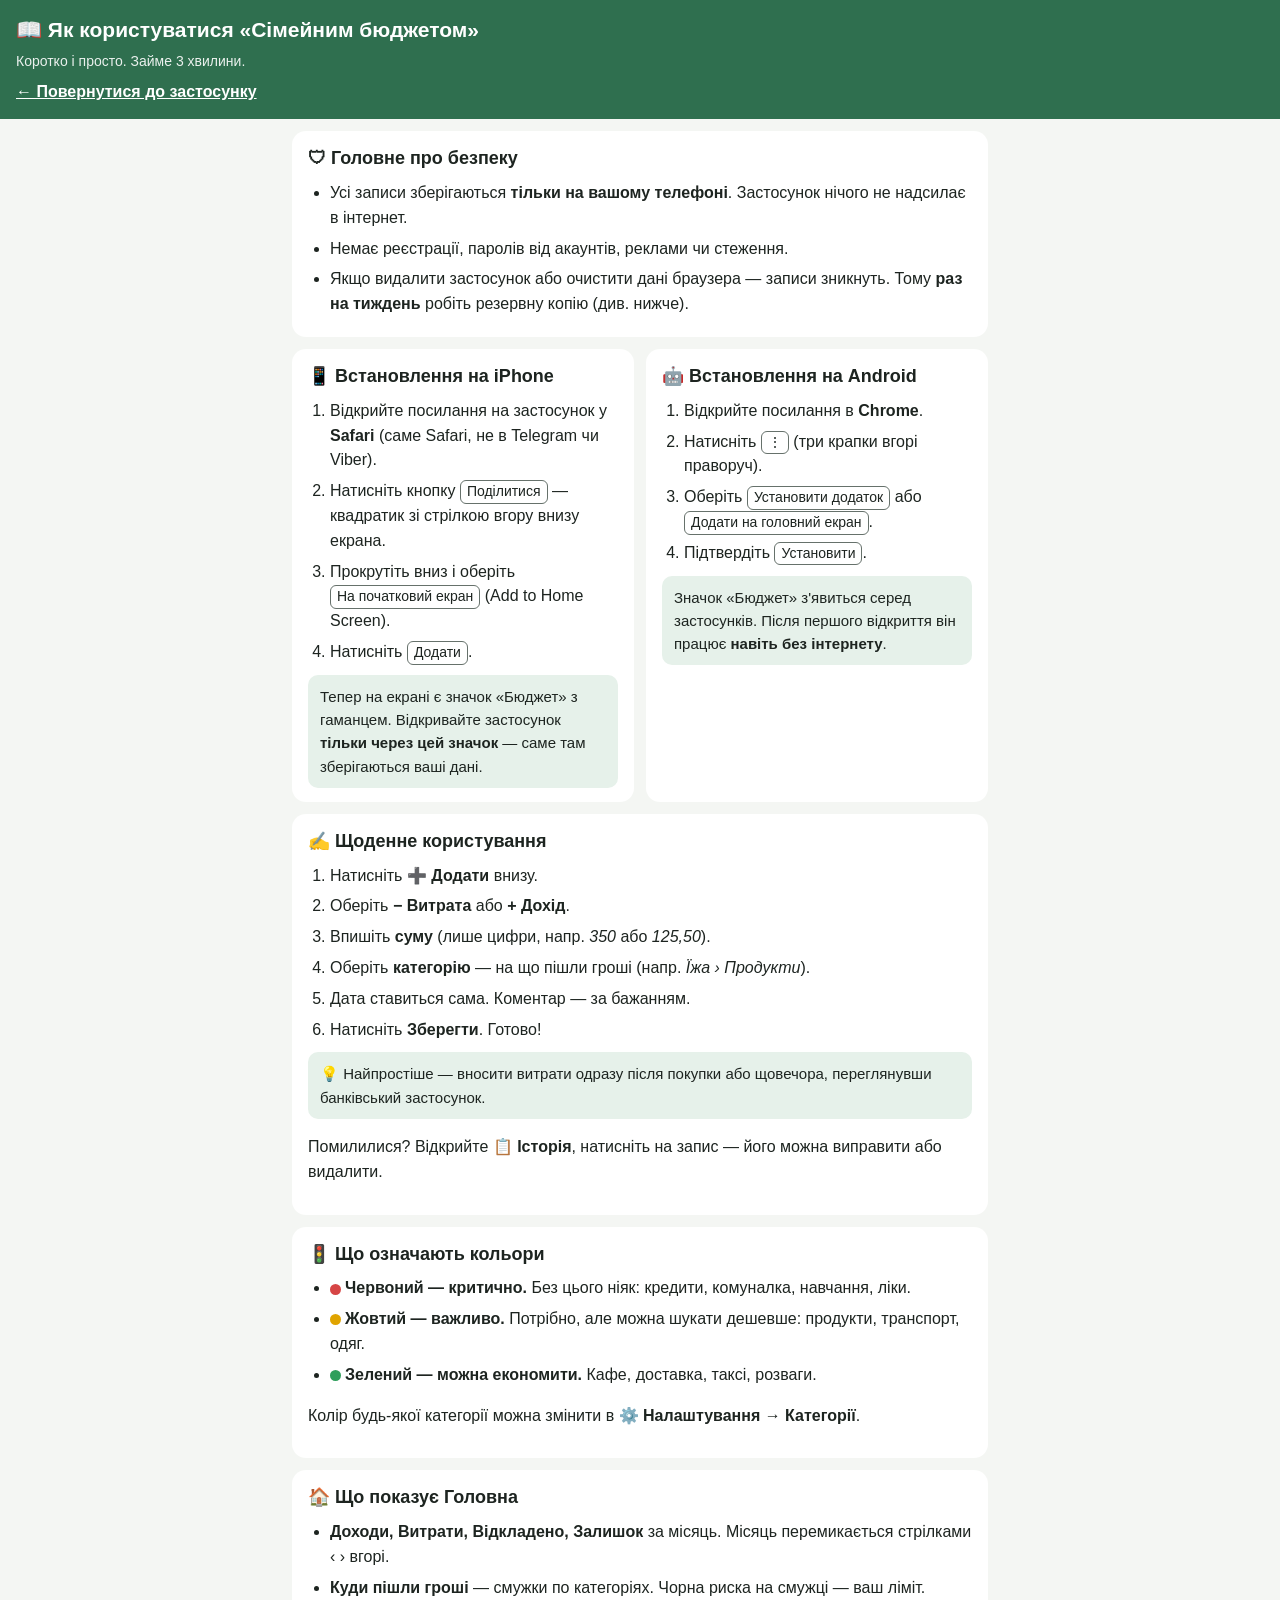
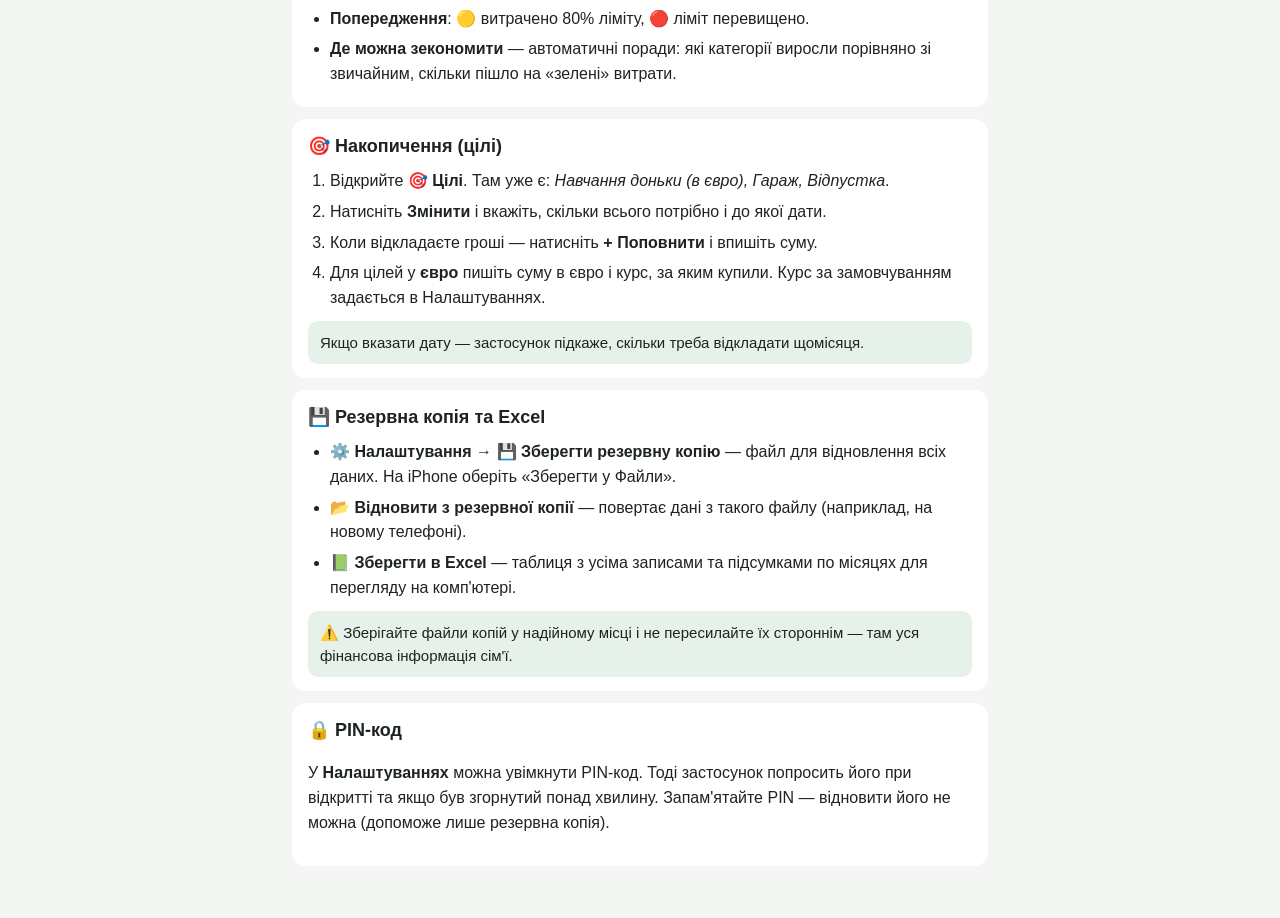
==== guide.html @ 8a8eb965 "Додати застосунок «Сімейний бюджет» Co-Authored-By: Claude Opus 5.5 <noreply@anthropic.com> Claude-S" ====
<!doctype html>
<html lang="uk">
<head>
<meta charset="utf-8">
<meta name="viewport" content="width=device-width, initial-scale=1, viewport-fit=cover">
<meta http-equiv="Content-Security-Policy" content="default-src 'self'; style-src 'self' 'unsafe-inline'; img-src 'self' data:; script-src 'none'; connect-src 'none'">
<meta name="referrer" content="no-referrer">
<meta name="theme-color" content="#2f6f4f">
<title>Інструкція — Сімейний бюджет</title>
<style>
  :root { --bg:#f4f6f3; --panel:#fff; --text:#1d2420; --muted:#66716b; --accent:#2f6f4f; --soft:#e6f1ea; }
  @media (prefers-color-scheme: dark) { :root { --bg:#121614; --panel:#1b211e; --text:#e8ece9; --muted:#9aa59f; --accent:#5fb98a; --soft:#1f3329; } }
  * { box-sizing: border-box; }
  body { margin:0; background:var(--bg); color:var(--text); font:16px/1.55 -apple-system,BlinkMacSystemFont,"Segoe UI",Roboto,Arial,sans-serif; }
  header { background:var(--accent); color:#fff; padding:calc(env(safe-area-inset-top) + 14px) 16px 14px; }
  header h1 { margin:0; font-size:21px; }
  header p { margin:4px 0 0; opacity:.9; font-size:14px; }
  main { max-width:720px; margin:0 auto; padding:12px 12px 40px; }
  section { background:var(--panel); border-radius:14px; padding:14px 16px; margin-bottom:12px; }
  h2 { font-size:18px; margin:0 0 8px; }
  ol, ul { padding-left:22px; margin:6px 0; }
  li { margin-bottom:6px; }
  .tip { background:var(--soft); border-radius:10px; padding:10px 12px; margin-top:10px; font-size:15px; }
  .grid { display:grid; grid-template-columns:1fr; gap:12px; }
  @media (min-width:640px) { .grid { grid-template-columns:1fr 1fr; } }
  .k { display:inline-block; border:1px solid var(--muted); border-radius:6px; padding:0 6px; font-size:14px; white-space:nowrap; }
  .dot { display:inline-block; width:11px; height:11px; border-radius:50%; vertical-align:middle; margin-right:4px; }
  a.back { display:inline-block; margin-top:8px; color:#fff; font-weight:600; }
  @media print { body { background:#fff; } header { color:#000; background:none; padding:0 0 8px; } section { padding:6px 0; } a.back { display:none; } }
</style>
</head>
<body>
<header>
  <h1>📖 Як користуватися «Сімейним бюджетом»</h1>
  <p>Коротко і просто. Займе 3 хвилини.</p>
  <a class="back" href="./">← Повернутися до застосунку</a>
</header>
<main>

<section>
  <h2>🛡 Головне про безпеку</h2>
  <ul>
    <li>Усі записи зберігаються <b>тільки на вашому телефоні</b>. Застосунок нічого не надсилає в інтернет.</li>
    <li>Немає реєстрації, паролів від акаунтів, реклами чи стеження.</li>
    <li>Якщо видалити застосунок або очистити дані браузера — записи зникнуть. Тому <b>раз на тиждень</b> робіть резервну копію (див. нижче).</li>
  </ul>
</section>

<div class="grid">
<section>
  <h2>📱 Встановлення на iPhone</h2>
  <ol>
    <li>Відкрийте посилання на застосунок у <b>Safari</b> (саме Safari, не в Telegram чи Viber).</li>
    <li>Натисніть кнопку <span class="k">Поділитися</span> — квадратик зі стрілкою вгору внизу екрана.</li>
    <li>Прокрутіть вниз і оберіть <span class="k">На початковий екран</span> (Add to Home Screen).</li>
    <li>Натисніть <span class="k">Додати</span>.</li>
  </ol>
  <div class="tip">Тепер на екрані є значок «Бюджет» з гаманцем. Відкривайте застосунок <b>тільки через цей значок</b> — саме там зберігаються ваші дані.</div>
</section>

<section>
  <h2>🤖 Встановлення на Android</h2>
  <ol>
    <li>Відкрийте посилання в <b>Chrome</b>.</li>
    <li>Натисніть <span class="k">⋮</span> (три крапки вгорі праворуч).</li>
    <li>Оберіть <span class="k">Установити додаток</span> або <span class="k">Додати на головний екран</span>.</li>
    <li>Підтвердіть <span class="k">Установити</span>.</li>
  </ol>
  <div class="tip">Значок «Бюджет» з'явиться серед застосунків. Після першого відкриття він працює <b>навіть без інтернету</b>.</div>
</section>
</div>

<section>
  <h2>✍️ Щоденне користування</h2>
  <ol>
    <li>Натисніть <b>➕ Додати</b> внизу.</li>
    <li>Оберіть <b>− Витрата</b> або <b>+ Дохід</b>.</li>
    <li>Впишіть <b>суму</b> (лише цифри, напр. <i>350</i> або <i>125,50</i>).</li>
    <li>Оберіть <b>категорію</b> — на що пішли гроші (напр. <i>Їжа › Продукти</i>).</li>
    <li>Дата ставиться сама. Коментар — за бажанням.</li>
    <li>Натисніть <b>Зберегти</b>. Готово!</li>
  </ol>
  <div class="tip">💡 Найпростіше — вносити витрати одразу після покупки або щовечора, переглянувши банківський застосунок.</div>
  <p>Помилилися? Відкрийте <b>📋 Історія</b>, натисніть на запис — його можна виправити або видалити.</p>
</section>

<section>
  <h2>🚦 Що означають кольори</h2>
  <ul>
    <li><span class="dot" style="background:#d64545"></span><b>Червоний — критично.</b> Без цього ніяк: кредити, комуналка, навчання, ліки.</li>
    <li><span class="dot" style="background:#e0a400"></span><b>Жовтий — важливо.</b> Потрібно, але можна шукати дешевше: продукти, транспорт, одяг.</li>
    <li><span class="dot" style="background:#2e9e5b"></span><b>Зелений — можна економити.</b> Кафе, доставка, таксі, розваги.</li>
  </ul>
  <p>Колір будь-якої категорії можна змінити в <b>⚙️ Налаштування → Категорії</b>.</p>
</section>

<section>
  <h2>🏠 Що показує Головна</h2>
  <ul>
    <li><b>Доходи, Витрати, Відкладено, Залишок</b> за місяць. Місяць перемикається стрілками ‹ › вгорі.</li>
    <li><b>Куди пішли гроші</b> — смужки по категоріях. Чорна риска на смужці — ваш ліміт.</li>
    <li><b>Попередження</b>: 🟡 витрачено 80% ліміту, 🔴 ліміт перевищено.</li>
    <li><b>Де можна зекономити</b> — автоматичні поради: які категорії виросли порівняно зі звичайним, скільки пішло на «зелені» витрати.</li>
  </ul>
</section>

<section>
  <h2>🎯 Накопичення (цілі)</h2>
  <ol>
    <li>Відкрийте <b>🎯 Цілі</b>. Там уже є: <i>Навчання доньки (в євро), Гараж, Відпустка</i>.</li>
    <li>Натисніть <b>Змінити</b> і вкажіть, скільки всього потрібно і до якої дати.</li>
    <li>Коли відкладаєте гроші — натисніть <b>+ Поповнити</b> і впишіть суму.</li>
    <li>Для цілей у <b>євро</b> пишіть суму в євро і курс, за яким купили. Курс за замовчуванням задається в Налаштуваннях.</li>
  </ol>
  <div class="tip">Якщо вказати дату — застосунок підкаже, скільки треба відкладати щомісяця.</div>
</section>

<section>
  <h2>💾 Резервна копія та Excel</h2>
  <ul>
    <li><b>⚙️ Налаштування → 💾 Зберегти резервну копію</b> — файл для відновлення всіх даних. На iPhone оберіть «Зберегти у Файли».</li>
    <li><b>📂 Відновити з резервної копії</b> — повертає дані з такого файлу (наприклад, на новому телефоні).</li>
    <li><b>📗 Зберегти в Excel</b> — таблиця з усіма записами та підсумками по місяцях для перегляду на комп'ютері.</li>
  </ul>
  <div class="tip">⚠️ Зберігайте файли копій у надійному місці і не пересилайте їх стороннім — там уся фінансова інформація сім'ї.</div>
</section>

<section>
  <h2>🔒 PIN-код</h2>
  <p>У <b>Налаштуваннях</b> можна увімкнути PIN-код. Тоді застосунок попросить його при відкритті та якщо був згорнутий понад хвилину. Запам'ятайте PIN — відновити його не можна (допоможе лише резервна копія).</p>
</section>

</main>
</body>
</html>
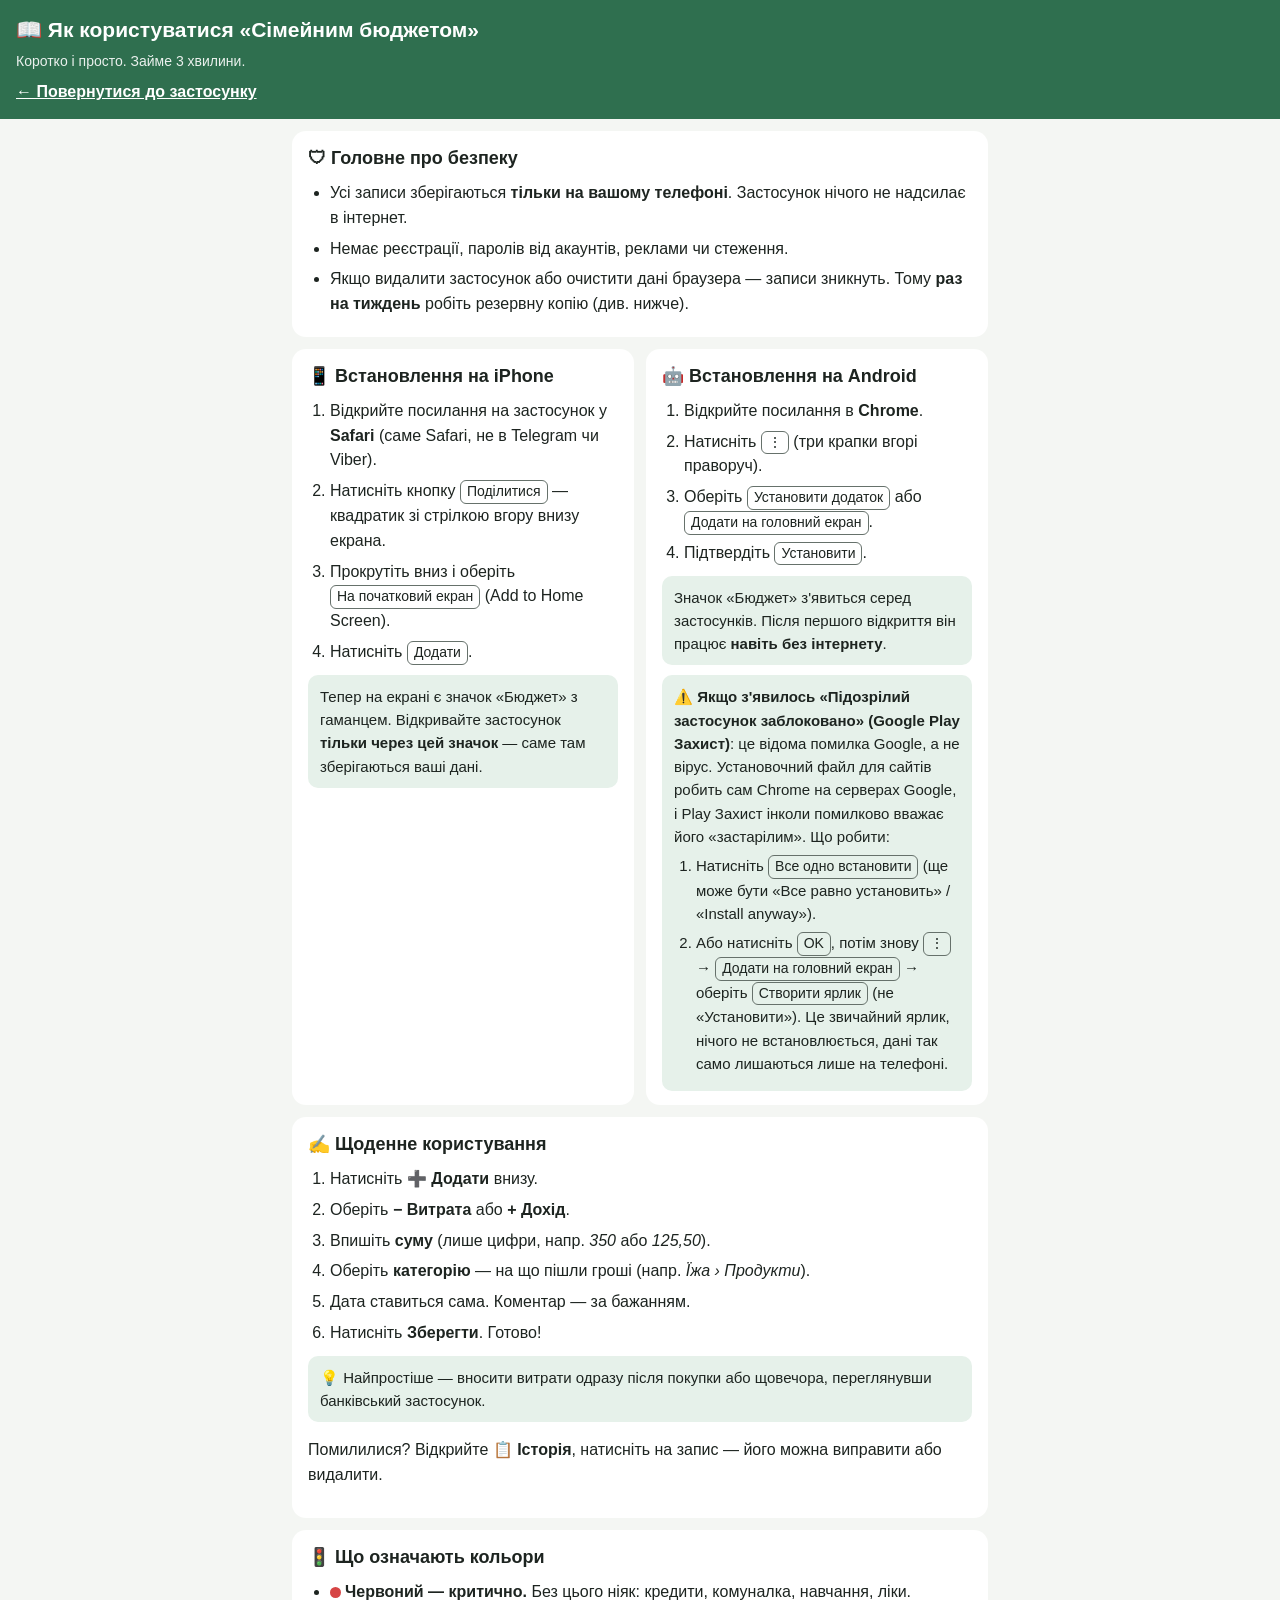
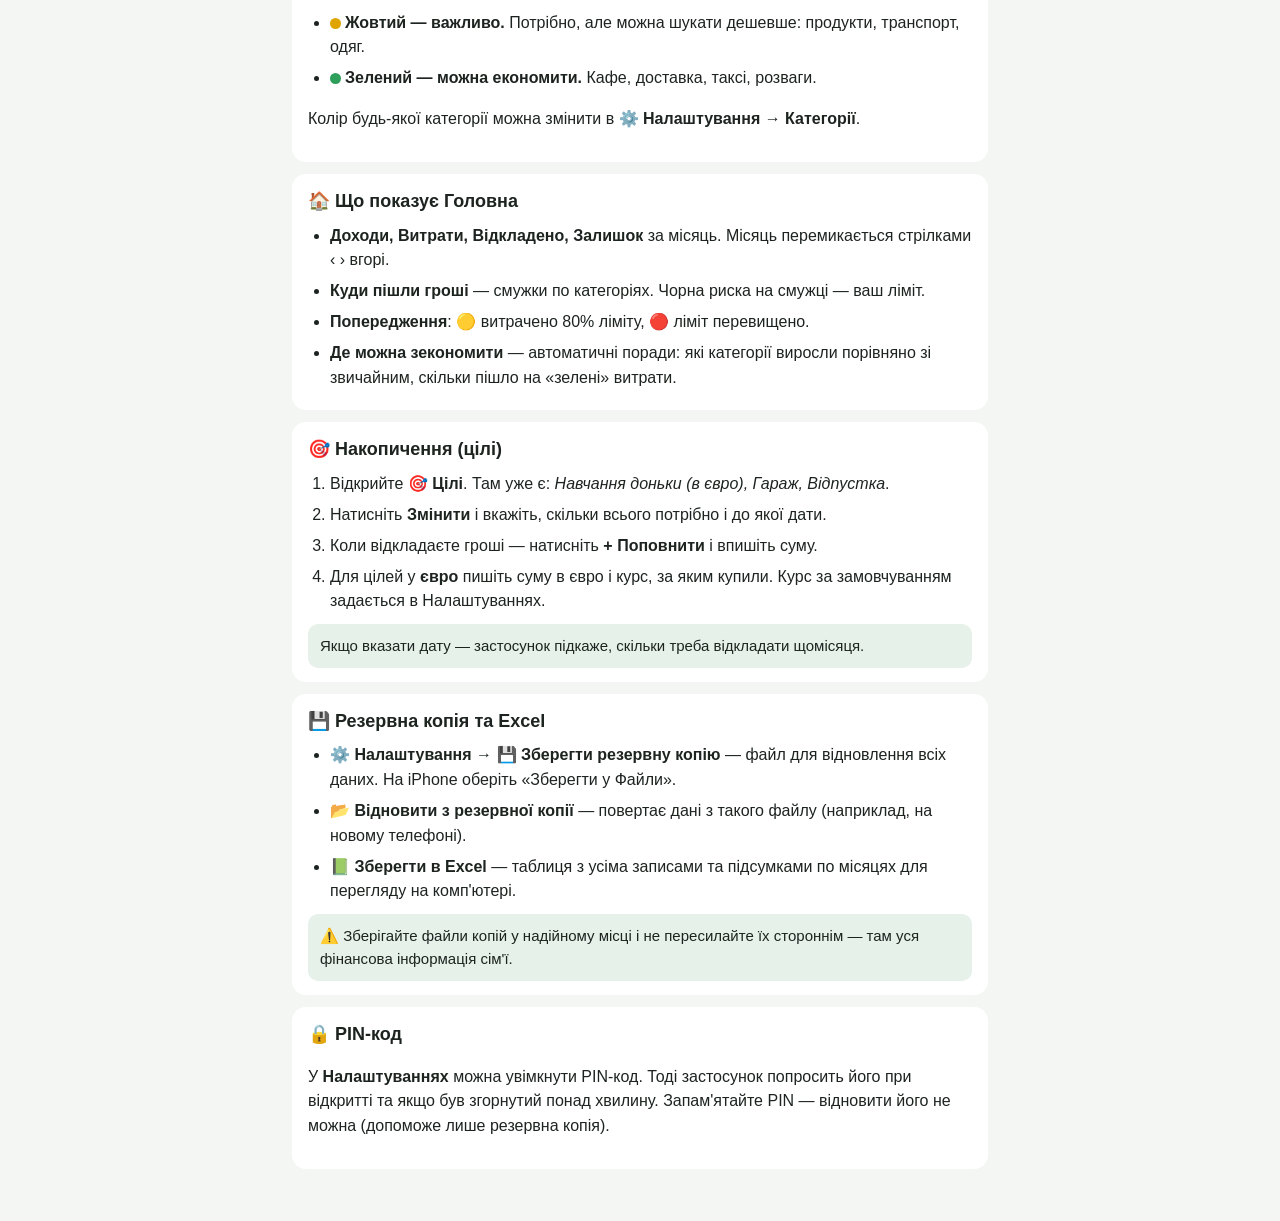
==== commit aa5a3103: "Інструкція: що робити, якщо Play Захист блокує встановлення Co-Authored-By: Claude Opus 5.5 <noreply" ====
--- a/guide.html
+++ b/guide.html
@@ -67,6 +67,12 @@
     <li>Підтвердіть <span class="k">Установити</span>.</li>
   </ol>
   <div class="tip">Значок «Бюджет» з'явиться серед застосунків. Після першого відкриття він працює <b>навіть без інтернету</b>.</div>
+  <div class="tip">⚠️ <b>Якщо з'явилось «Підозрілий застосунок заблоковано» (Google Play Захист)</b>: це відома помилка Google, а не вірус. Установочний файл для сайтів робить сам Chrome на серверах Google, і Play Захист інколи помилково вважає його «застарілим». Що робити:
+    <ol>
+      <li>Натисніть <span class="k">Все одно встановити</span> (ще може бути «Все равно установить» / «Install anyway»).</li>
+      <li>Або натисніть <span class="k">OK</span>, потім знову <span class="k">⋮</span> → <span class="k">Додати на головний екран</span> → оберіть <span class="k">Створити ярлик</span> (не «Установити»). Це звичайний ярлик, нічого не встановлюється, дані так само лишаються лише на телефоні.</li>
+    </ol>
+  </div>
 </section>
 </div>
 
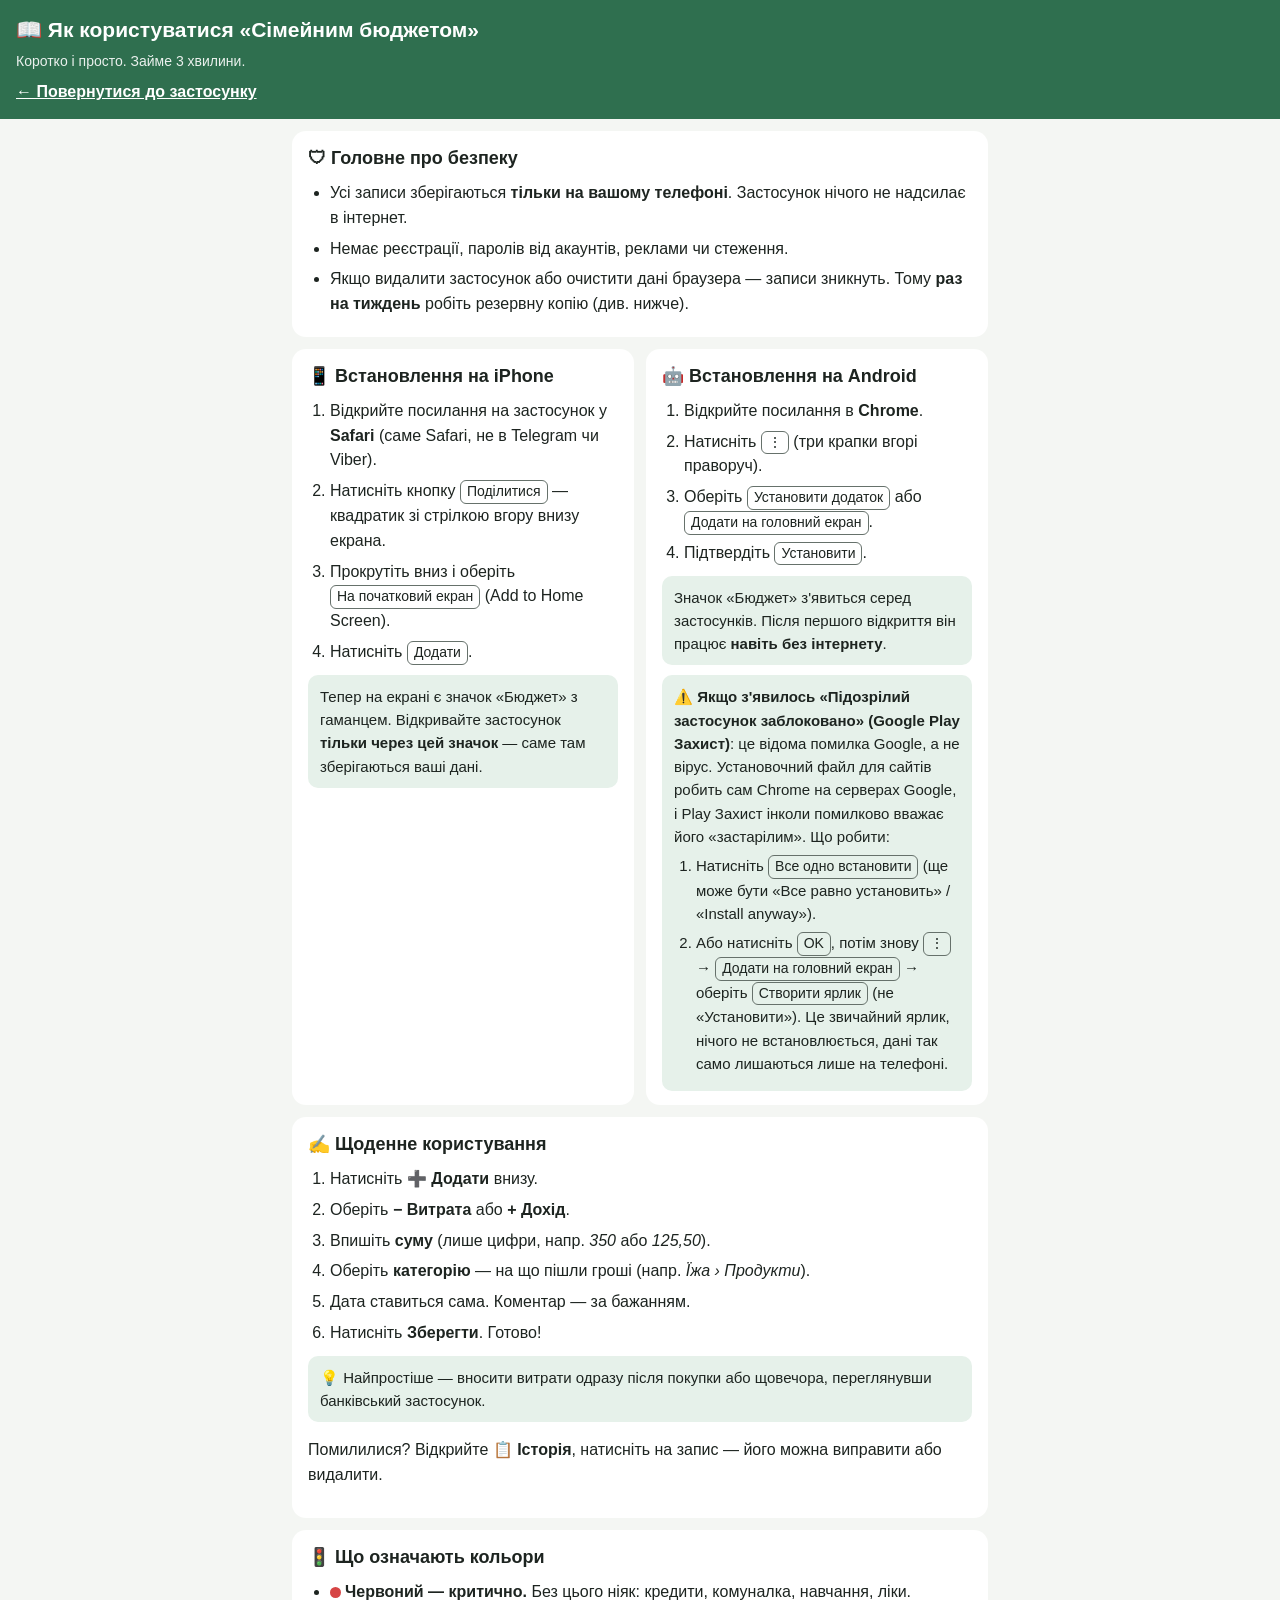
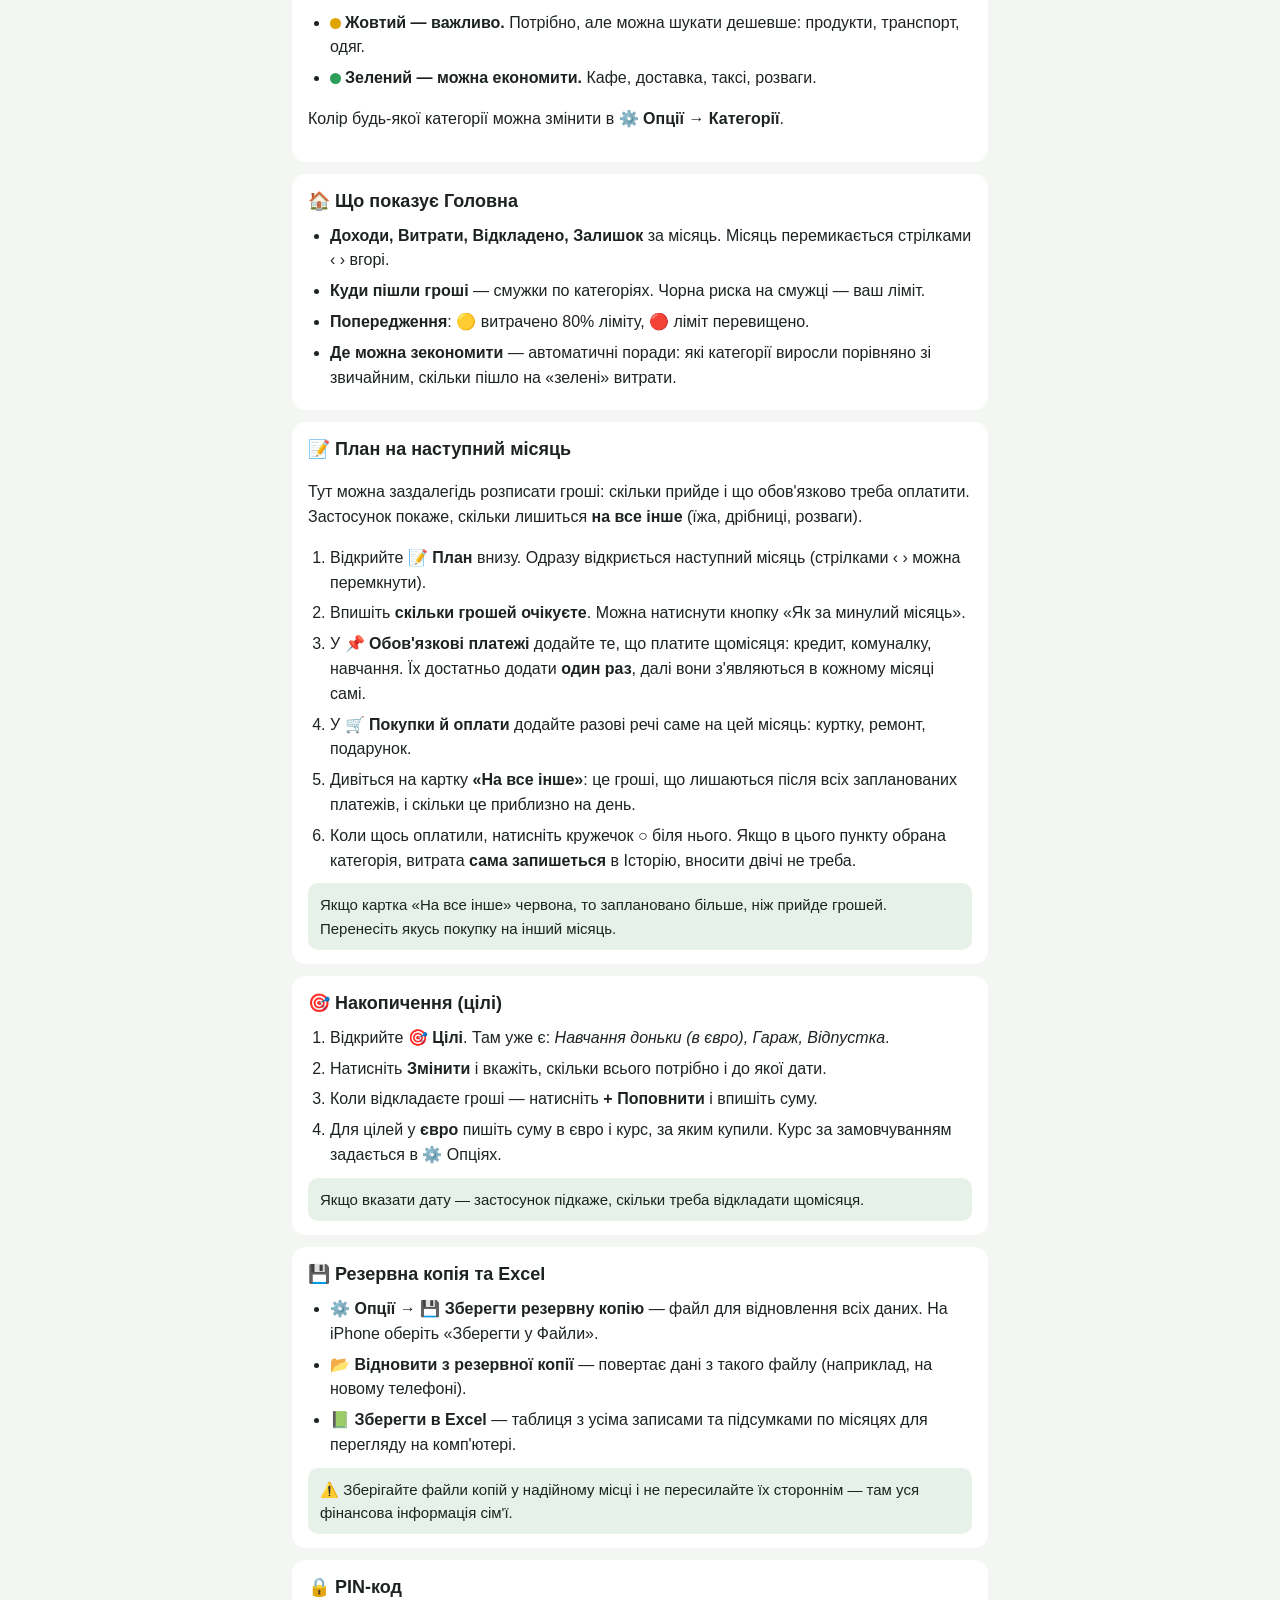
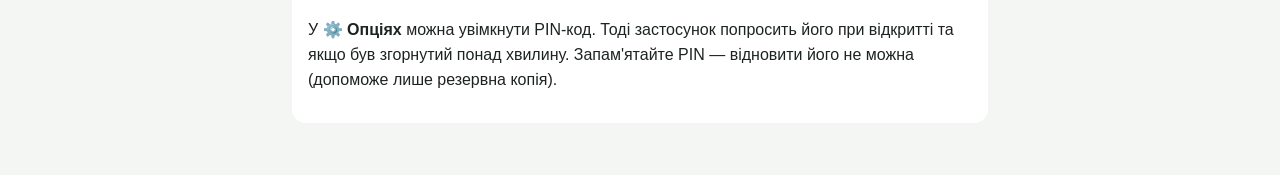
==== commit b08de446: "Додати вкладку «План»: планування наступного місяця Очікуваний дохід, щомісячні обов'язкові платежі," ====
--- a/guide.html
+++ b/guide.html
@@ -97,7 +97,7 @@
     <li><span class="dot" style="background:#e0a400"></span><b>Жовтий — важливо.</b> Потрібно, але можна шукати дешевше: продукти, транспорт, одяг.</li>
     <li><span class="dot" style="background:#2e9e5b"></span><b>Зелений — можна економити.</b> Кафе, доставка, таксі, розваги.</li>
   </ul>
-  <p>Колір будь-якої категорії можна змінити в <b>⚙️ Налаштування → Категорії</b>.</p>
+  <p>Колір будь-якої категорії можна змінити в <b>⚙️ Опції → Категорії</b>.</p>
 </section>
 
 <section>
@@ -111,12 +111,26 @@
 </section>
 
 <section>
+  <h2>📝 План на наступний місяць</h2>
+  <p>Тут можна заздалегідь розписати гроші: скільки прийде і що обов'язково треба оплатити. Застосунок покаже, скільки лишиться <b>на все інше</b> (їжа, дрібниці, розваги).</p>
+  <ol>
+    <li>Відкрийте <b>📝 План</b> внизу. Одразу відкриється наступний місяць (стрілками ‹ › можна перемкнути).</li>
+    <li>Впишіть <b>скільки грошей очікуєте</b>. Можна натиснути кнопку «Як за минулий місяць».</li>
+    <li>У <b>📌 Обов'язкові платежі</b> додайте те, що платите щомісяця: кредит, комуналку, навчання. Їх достатньо додати <b>один раз</b>, далі вони з'являються в кожному місяці самі.</li>
+    <li>У <b>🛒 Покупки й оплати</b> додайте разові речі саме на цей місяць: куртку, ремонт, подарунок.</li>
+    <li>Дивіться на картку <b>«На все інше»</b>: це гроші, що лишаються після всіх запланованих платежів, і скільки це приблизно на день.</li>
+    <li>Коли щось оплатили, натисніть кружечок ○ біля нього. Якщо в цього пункту обрана категорія, витрата <b>сама запишеться</b> в Історію, вносити двічі не треба.</li>
+  </ol>
+  <div class="tip">Якщо картка «На все інше» червона, то заплановано більше, ніж прийде грошей. Перенесіть якусь покупку на інший місяць.</div>
+</section>
+
+<section>
   <h2>🎯 Накопичення (цілі)</h2>
   <ol>
     <li>Відкрийте <b>🎯 Цілі</b>. Там уже є: <i>Навчання доньки (в євро), Гараж, Відпустка</i>.</li>
     <li>Натисніть <b>Змінити</b> і вкажіть, скільки всього потрібно і до якої дати.</li>
     <li>Коли відкладаєте гроші — натисніть <b>+ Поповнити</b> і впишіть суму.</li>
-    <li>Для цілей у <b>євро</b> пишіть суму в євро і курс, за яким купили. Курс за замовчуванням задається в Налаштуваннях.</li>
+    <li>Для цілей у <b>євро</b> пишіть суму в євро і курс, за яким купили. Курс за замовчуванням задається в ⚙️ Опціях.</li>
   </ol>
   <div class="tip">Якщо вказати дату — застосунок підкаже, скільки треба відкладати щомісяця.</div>
 </section>
@@ -124,7 +138,7 @@
 <section>
   <h2>💾 Резервна копія та Excel</h2>
   <ul>
-    <li><b>⚙️ Налаштування → 💾 Зберегти резервну копію</b> — файл для відновлення всіх даних. На iPhone оберіть «Зберегти у Файли».</li>
+    <li><b>⚙️ Опції → 💾 Зберегти резервну копію</b> — файл для відновлення всіх даних. На iPhone оберіть «Зберегти у Файли».</li>
     <li><b>📂 Відновити з резервної копії</b> — повертає дані з такого файлу (наприклад, на новому телефоні).</li>
     <li><b>📗 Зберегти в Excel</b> — таблиця з усіма записами та підсумками по місяцях для перегляду на комп'ютері.</li>
   </ul>
@@ -133,7 +147,7 @@
 
 <section>
   <h2>🔒 PIN-код</h2>
-  <p>У <b>Налаштуваннях</b> можна увімкнути PIN-код. Тоді застосунок попросить його при відкритті та якщо був згорнутий понад хвилину. Запам'ятайте PIN — відновити його не можна (допоможе лише резервна копія).</p>
+  <p>У <b>⚙️ Опціях</b> можна увімкнути PIN-код. Тоді застосунок попросить його при відкритті та якщо був згорнутий понад хвилину. Запам'ятайте PIN — відновити його не можна (допоможе лише резервна копія).</p>
 </section>
 
 </main>
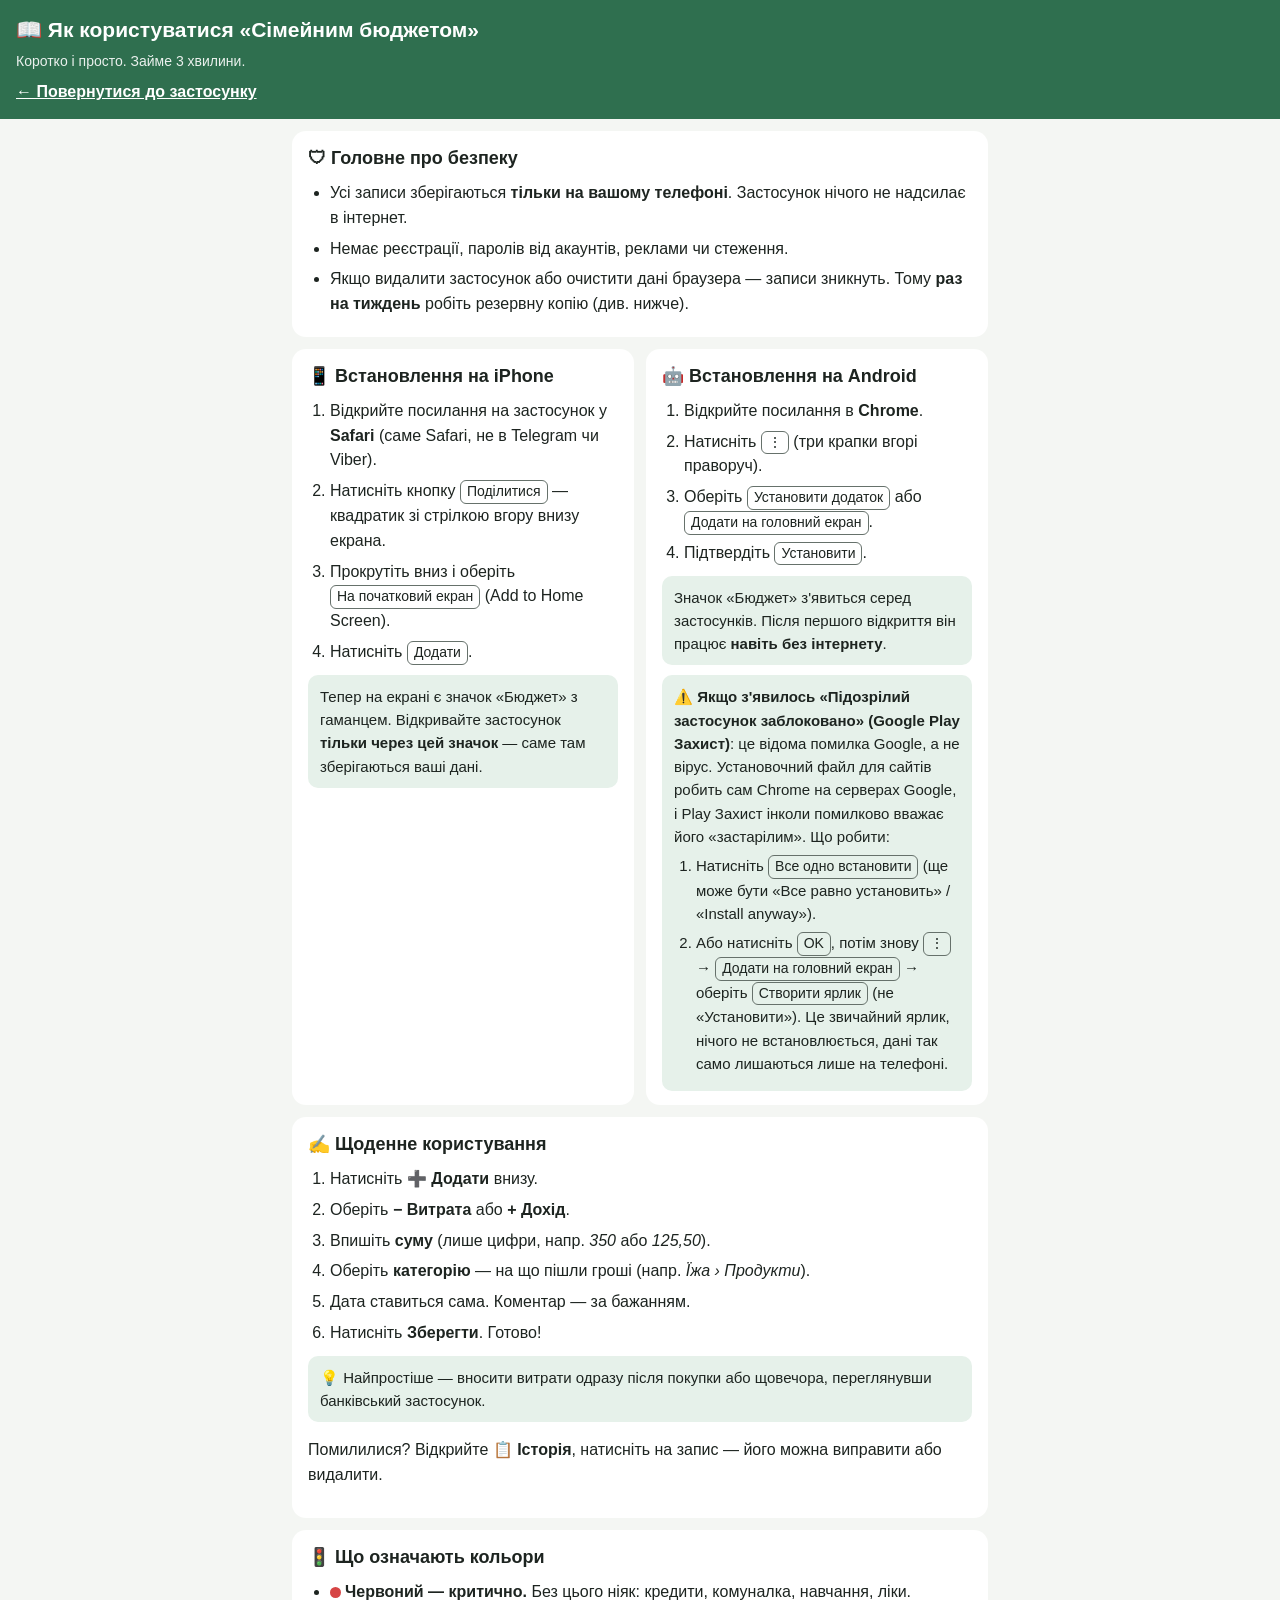
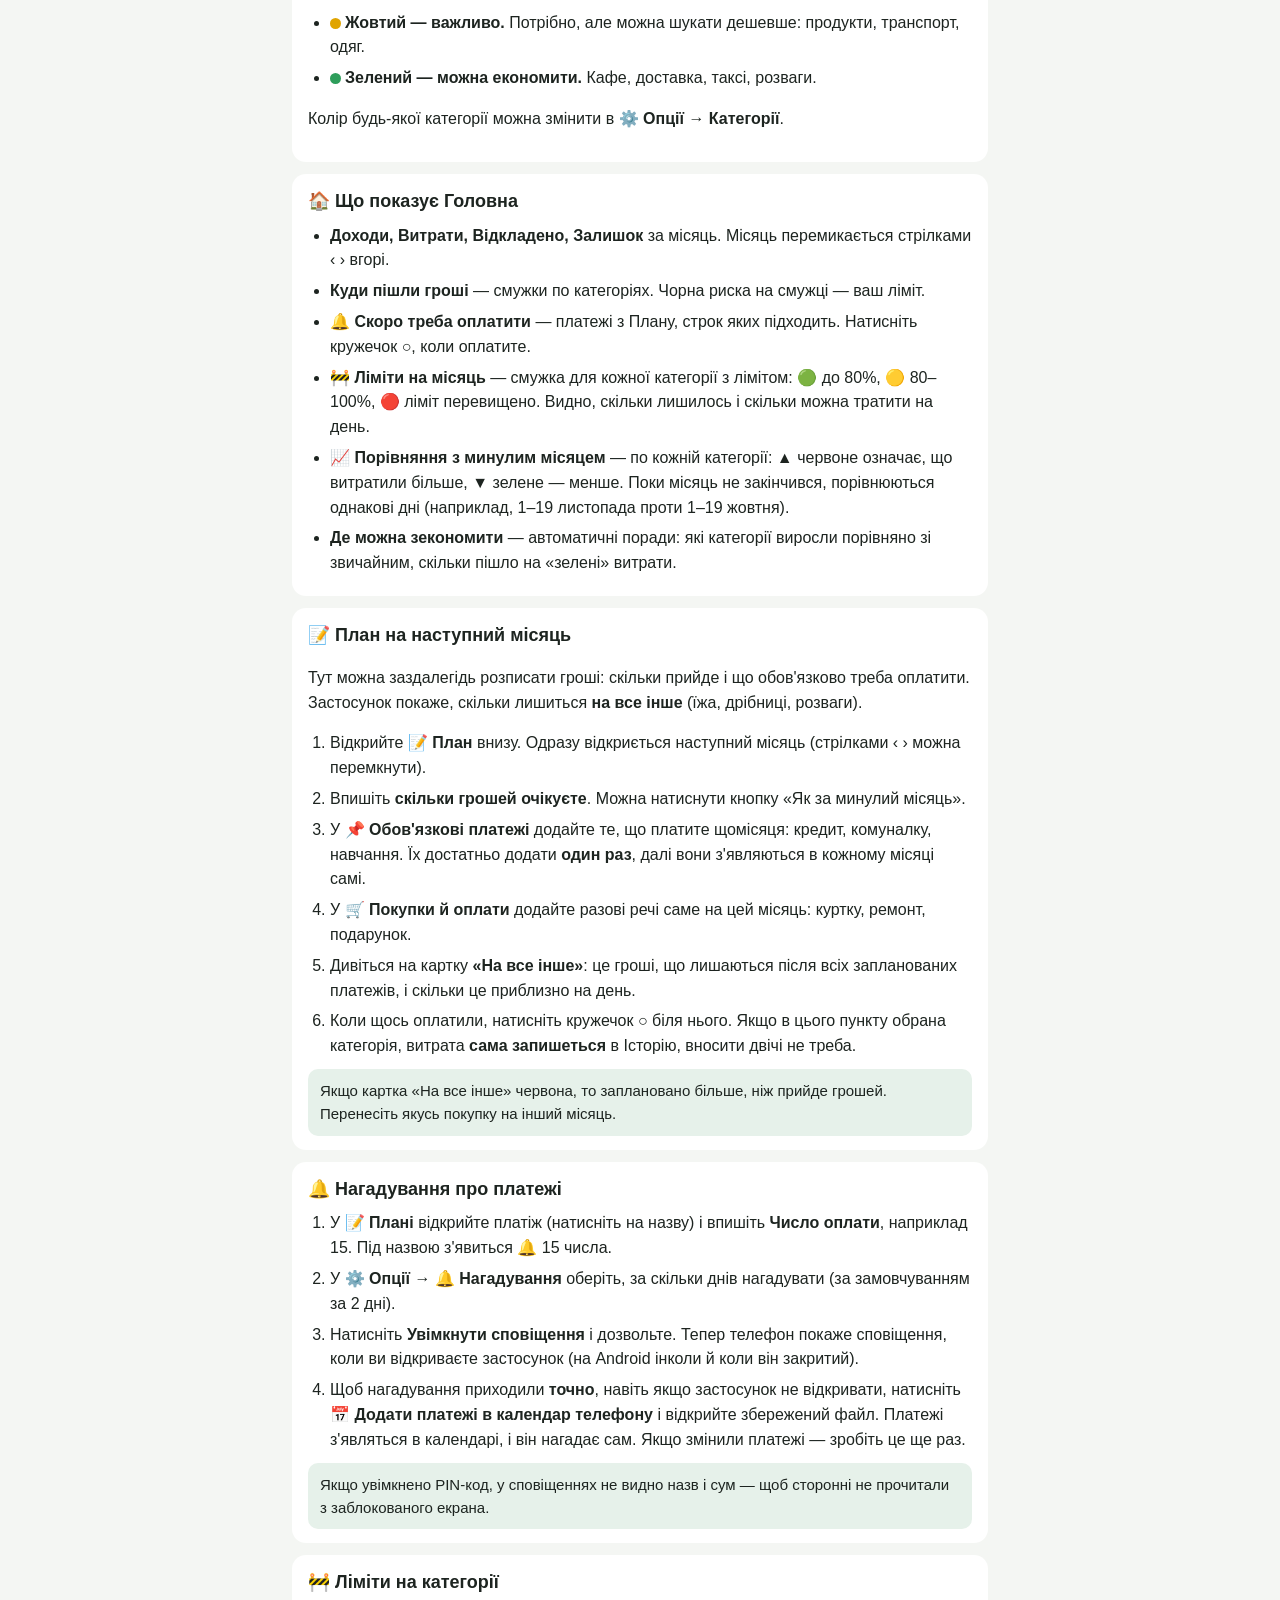
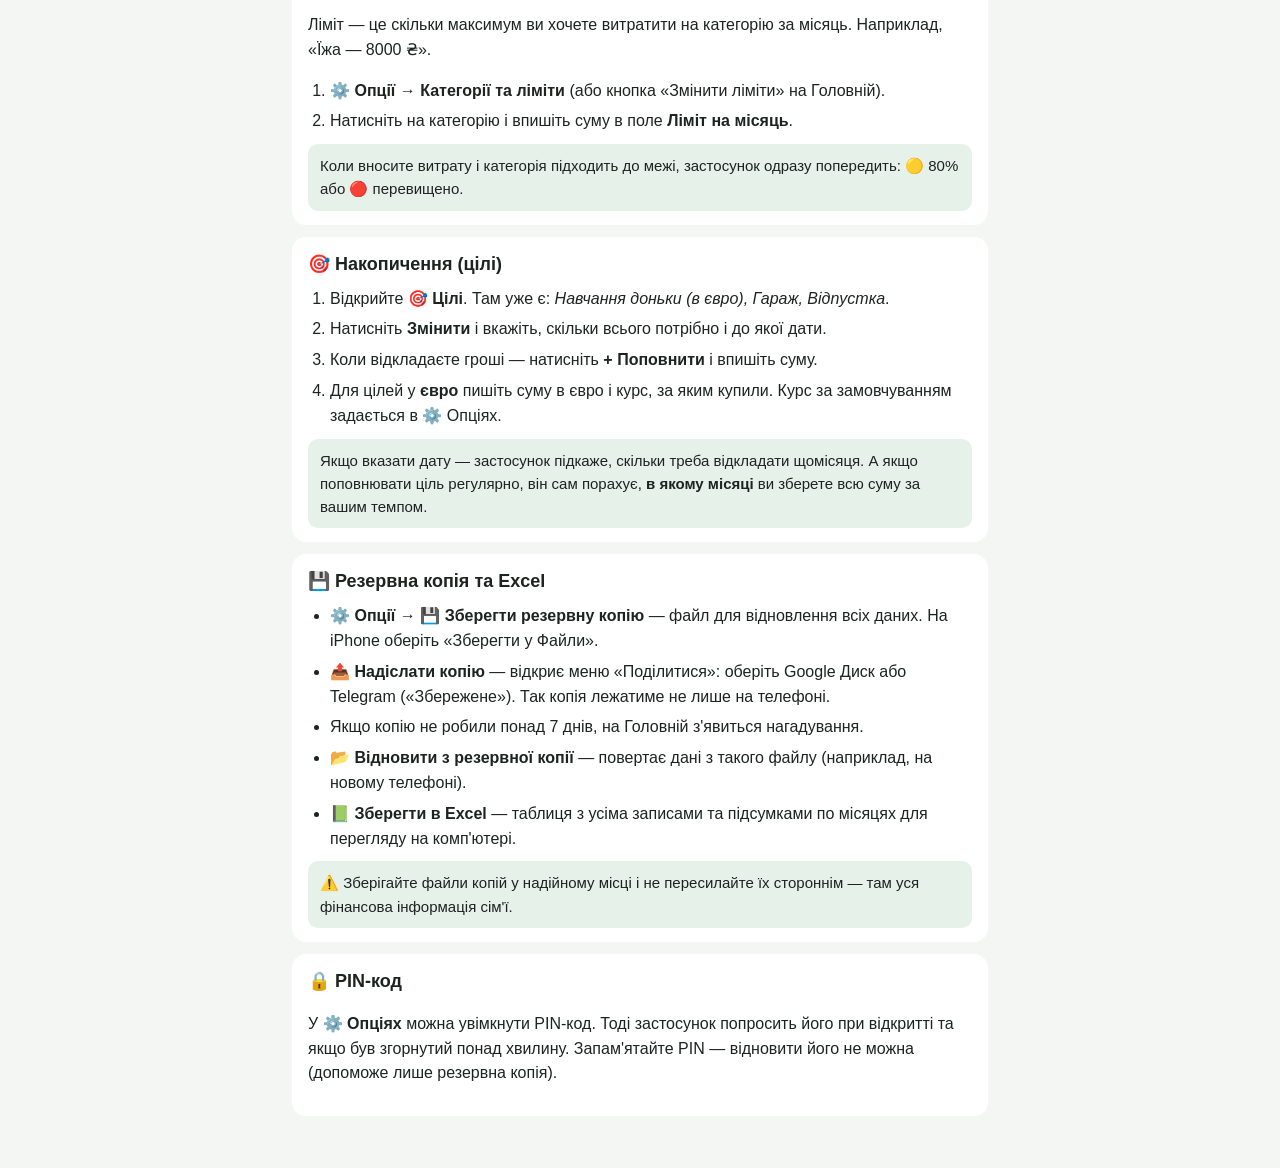
==== commit 50f3889f: "Нагадування про платежі, ліміти, прогноз цілей, копія через «Поділитися», порівняння місяців Co-Auth" ====
--- a/guide.html
+++ b/guide.html
@@ -105,7 +105,9 @@
   <ul>
     <li><b>Доходи, Витрати, Відкладено, Залишок</b> за місяць. Місяць перемикається стрілками ‹ › вгорі.</li>
     <li><b>Куди пішли гроші</b> — смужки по категоріях. Чорна риска на смужці — ваш ліміт.</li>
-    <li><b>Попередження</b>: 🟡 витрачено 80% ліміту, 🔴 ліміт перевищено.</li>
+    <li><b>🔔 Скоро треба оплатити</b> — платежі з Плану, строк яких підходить. Натисніть кружечок ○, коли оплатите.</li>
+    <li><b>🚧 Ліміти на місяць</b> — смужка для кожної категорії з лімітом: 🟢 до 80%, 🟡 80–100%, 🔴 ліміт перевищено. Видно, скільки лишилось і скільки можна тратити на день.</li>
+    <li><b>📈 Порівняння з минулим місяцем</b> — по кожній категорії: ▲ червоне означає, що витратили більше, ▼ зелене — менше. Поки місяць не закінчився, порівнюються однакові дні (наприклад, 1–19 листопада проти 1–19 жовтня).</li>
     <li><b>Де можна зекономити</b> — автоматичні поради: які категорії виросли порівняно зі звичайним, скільки пішло на «зелені» витрати.</li>
   </ul>
 </section>
@@ -125,6 +127,27 @@
 </section>
 
 <section>
+  <h2>🔔 Нагадування про платежі</h2>
+  <ol>
+    <li>У <b>📝 Плані</b> відкрийте платіж (натисніть на назву) і впишіть <b>Число оплати</b>, наприклад 15. Під назвою з'явиться 🔔 15 числа.</li>
+    <li>У <b>⚙️ Опції → 🔔 Нагадування</b> оберіть, за скільки днів нагадувати (за замовчуванням за 2 дні).</li>
+    <li>Натисніть <b>Увімкнути сповіщення</b> і дозвольте. Тепер телефон покаже сповіщення, коли ви відкриваєте застосунок (на Android інколи й коли він закритий).</li>
+    <li>Щоб нагадування приходили <b>точно</b>, навіть якщо застосунок не відкривати, натисніть <b>📅 Додати платежі в календар телефону</b> і відкрийте збережений файл. Платежі з'являться в календарі, і він нагадає сам. Якщо змінили платежі — зробіть це ще раз.</li>
+  </ol>
+  <div class="tip">Якщо увімкнено PIN-код, у сповіщеннях не видно назв і сум — щоб сторонні не прочитали з заблокованого екрана.</div>
+</section>
+
+<section>
+  <h2>🚧 Ліміти на категорії</h2>
+  <p>Ліміт — це скільки максимум ви хочете витратити на категорію за місяць. Наприклад, «Їжа — 8000 ₴».</p>
+  <ol>
+    <li><b>⚙️ Опції → Категорії та ліміти</b> (або кнопка «Змінити ліміти» на Головній).</li>
+    <li>Натисніть на категорію і впишіть суму в поле <b>Ліміт на місяць</b>.</li>
+  </ol>
+  <div class="tip">Коли вносите витрату і категорія підходить до межі, застосунок одразу попередить: 🟡 80% або 🔴 перевищено.</div>
+</section>
+
+<section>
   <h2>🎯 Накопичення (цілі)</h2>
   <ol>
     <li>Відкрийте <b>🎯 Цілі</b>. Там уже є: <i>Навчання доньки (в євро), Гараж, Відпустка</i>.</li>
@@ -132,13 +155,15 @@
     <li>Коли відкладаєте гроші — натисніть <b>+ Поповнити</b> і впишіть суму.</li>
     <li>Для цілей у <b>євро</b> пишіть суму в євро і курс, за яким купили. Курс за замовчуванням задається в ⚙️ Опціях.</li>
   </ol>
-  <div class="tip">Якщо вказати дату — застосунок підкаже, скільки треба відкладати щомісяця.</div>
+  <div class="tip">Якщо вказати дату — застосунок підкаже, скільки треба відкладати щомісяця. А якщо поповнювати ціль регулярно, він сам порахує, <b>в якому місяці</b> ви зберете всю суму за вашим темпом.</div>
 </section>
 
 <section>
   <h2>💾 Резервна копія та Excel</h2>
   <ul>
     <li><b>⚙️ Опції → 💾 Зберегти резервну копію</b> — файл для відновлення всіх даних. На iPhone оберіть «Зберегти у Файли».</li>
+    <li><b>📤 Надіслати копію</b> — відкриє меню «Поділитися»: оберіть Google Диск або Telegram («Збережене»). Так копія лежатиме не лише на телефоні.</li>
+    <li>Якщо копію не робили понад 7 днів, на Головній з'явиться нагадування.</li>
     <li><b>📂 Відновити з резервної копії</b> — повертає дані з такого файлу (наприклад, на новому телефоні).</li>
     <li><b>📗 Зберегти в Excel</b> — таблиця з усіма записами та підсумками по місяцях для перегляду на комп'ютері.</li>
   </ul>
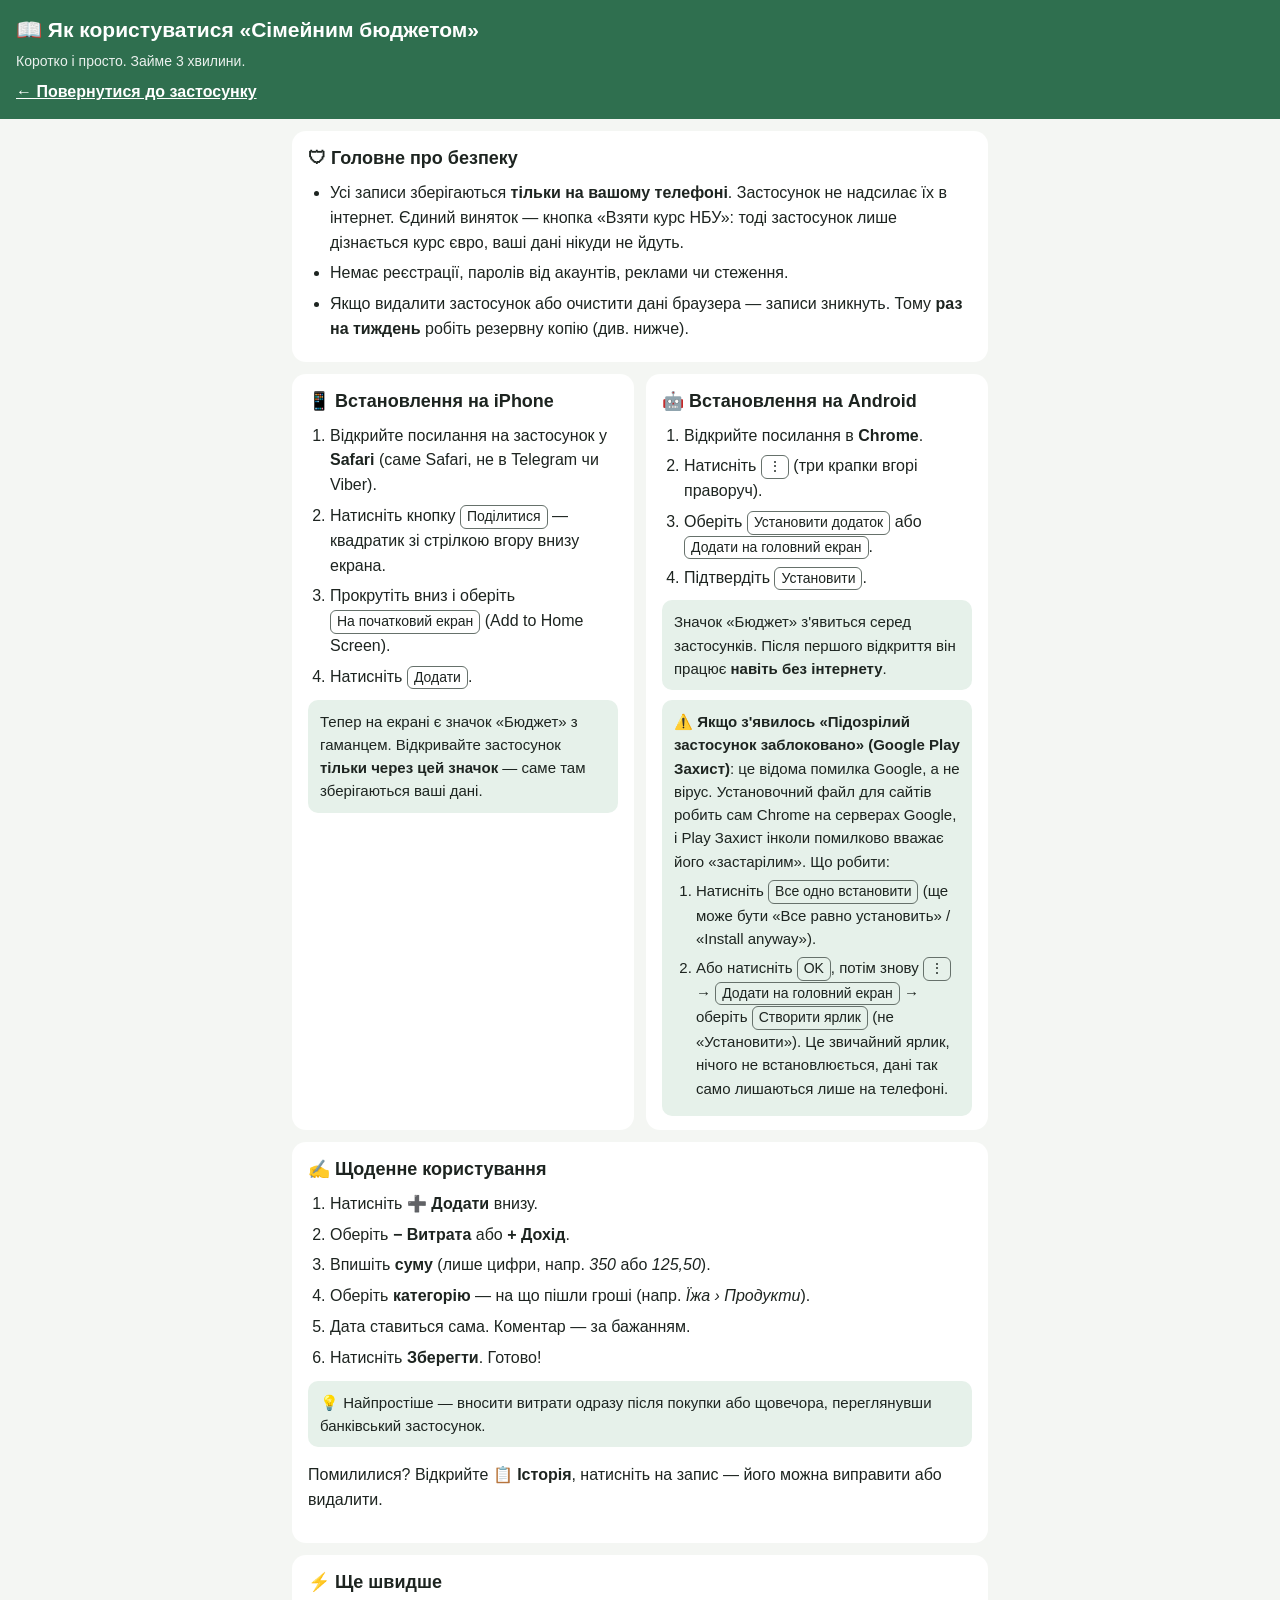
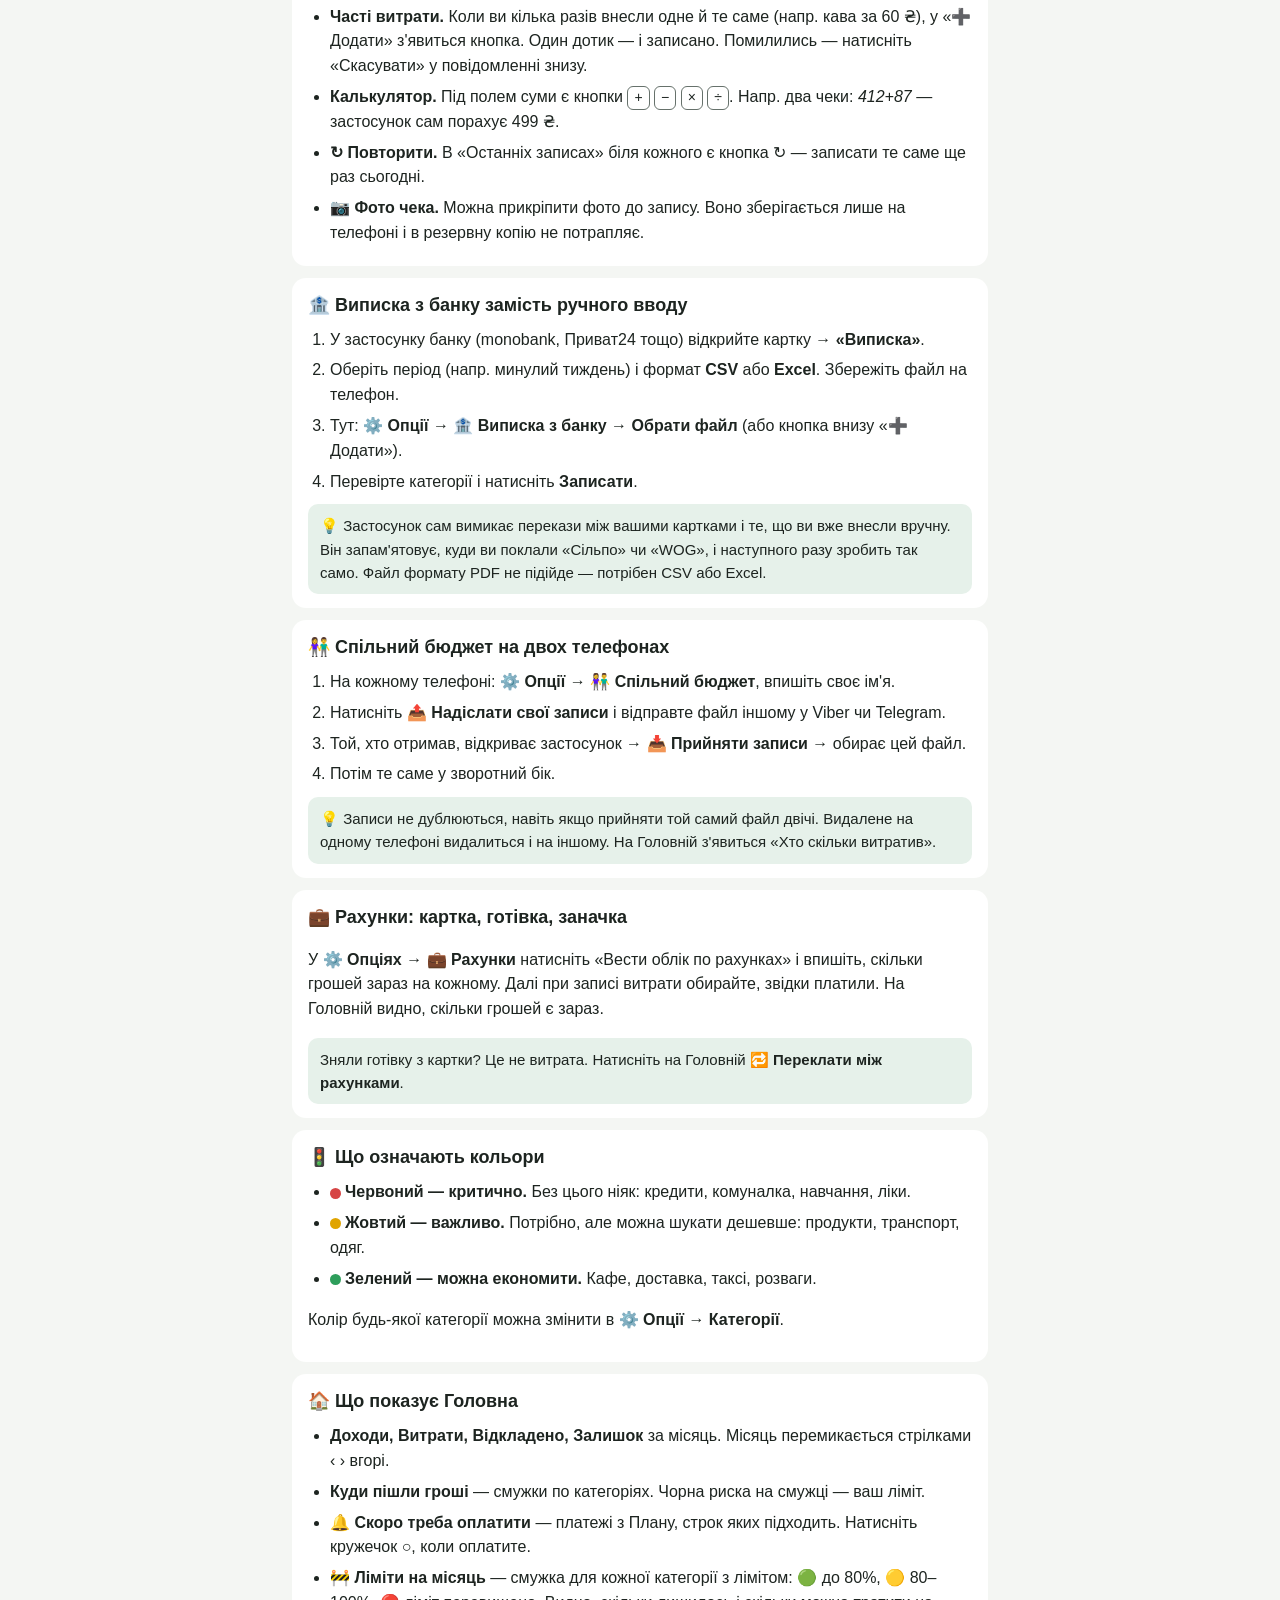
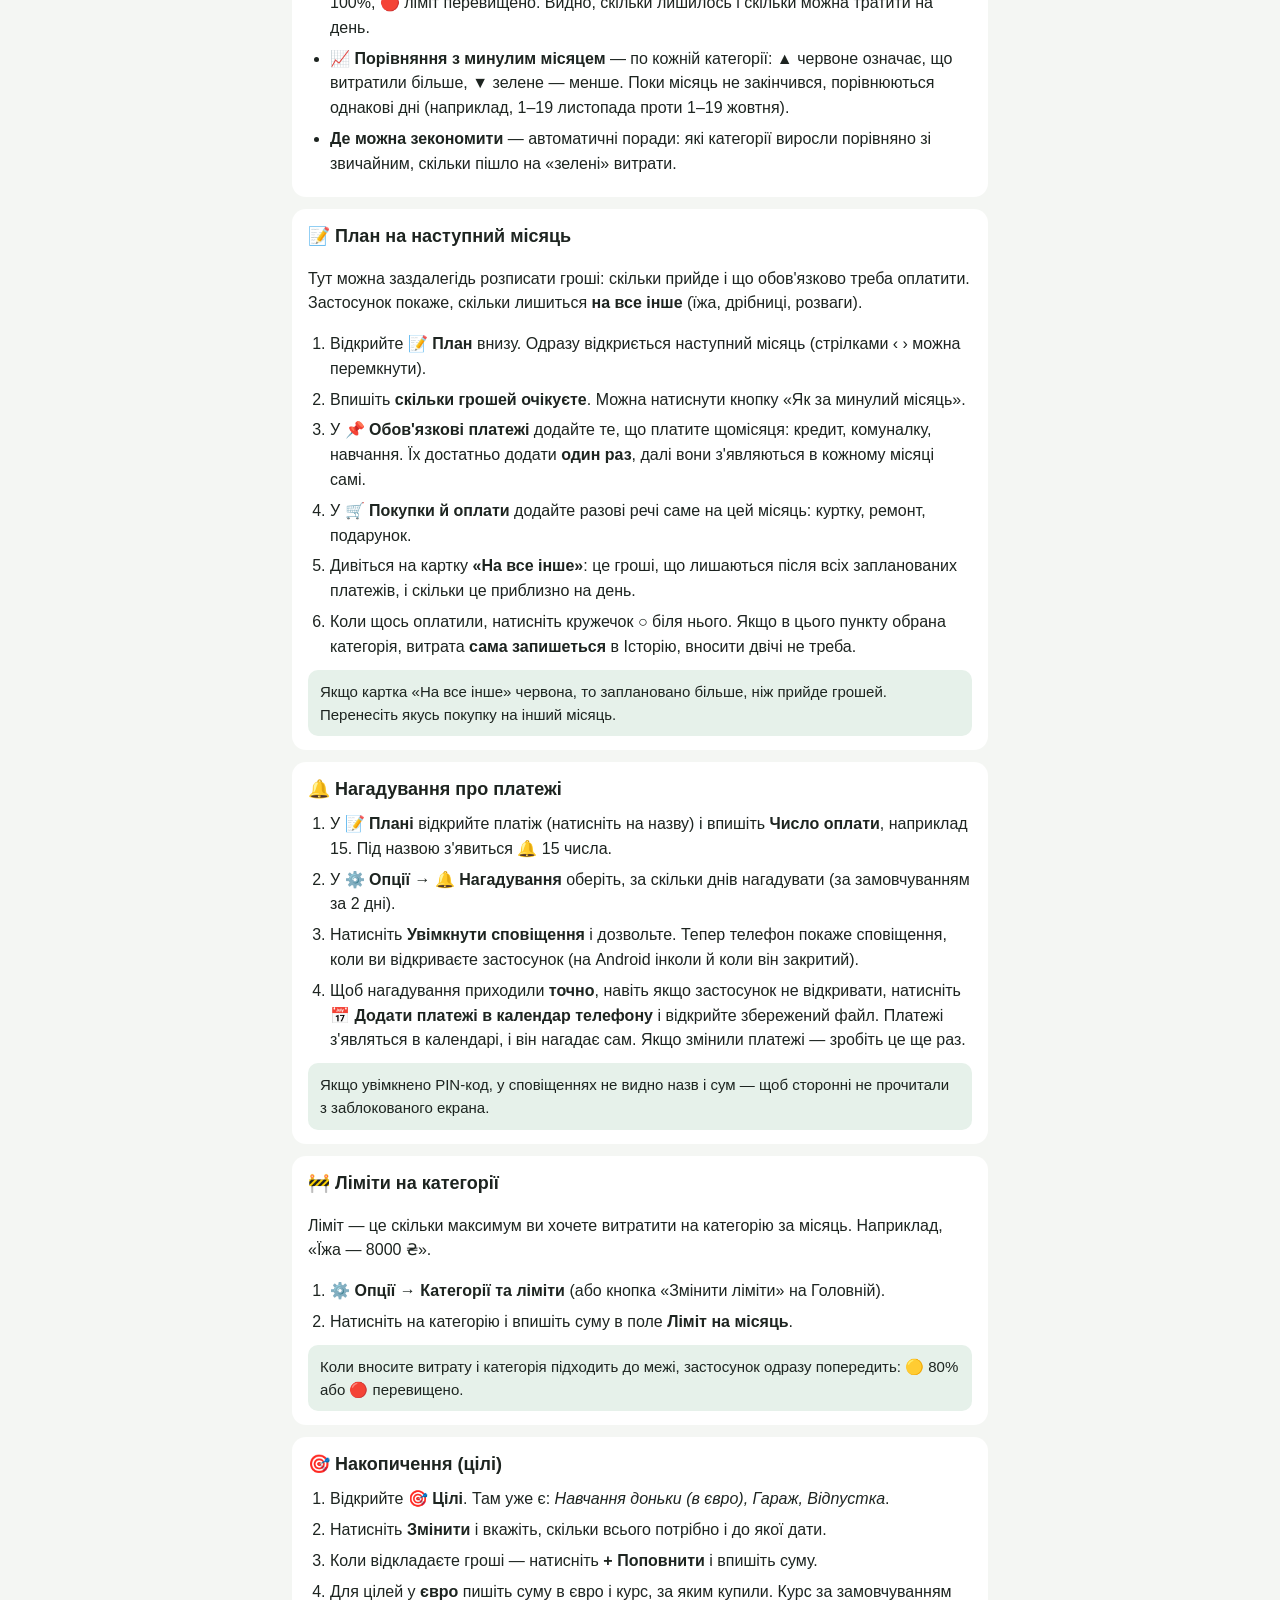
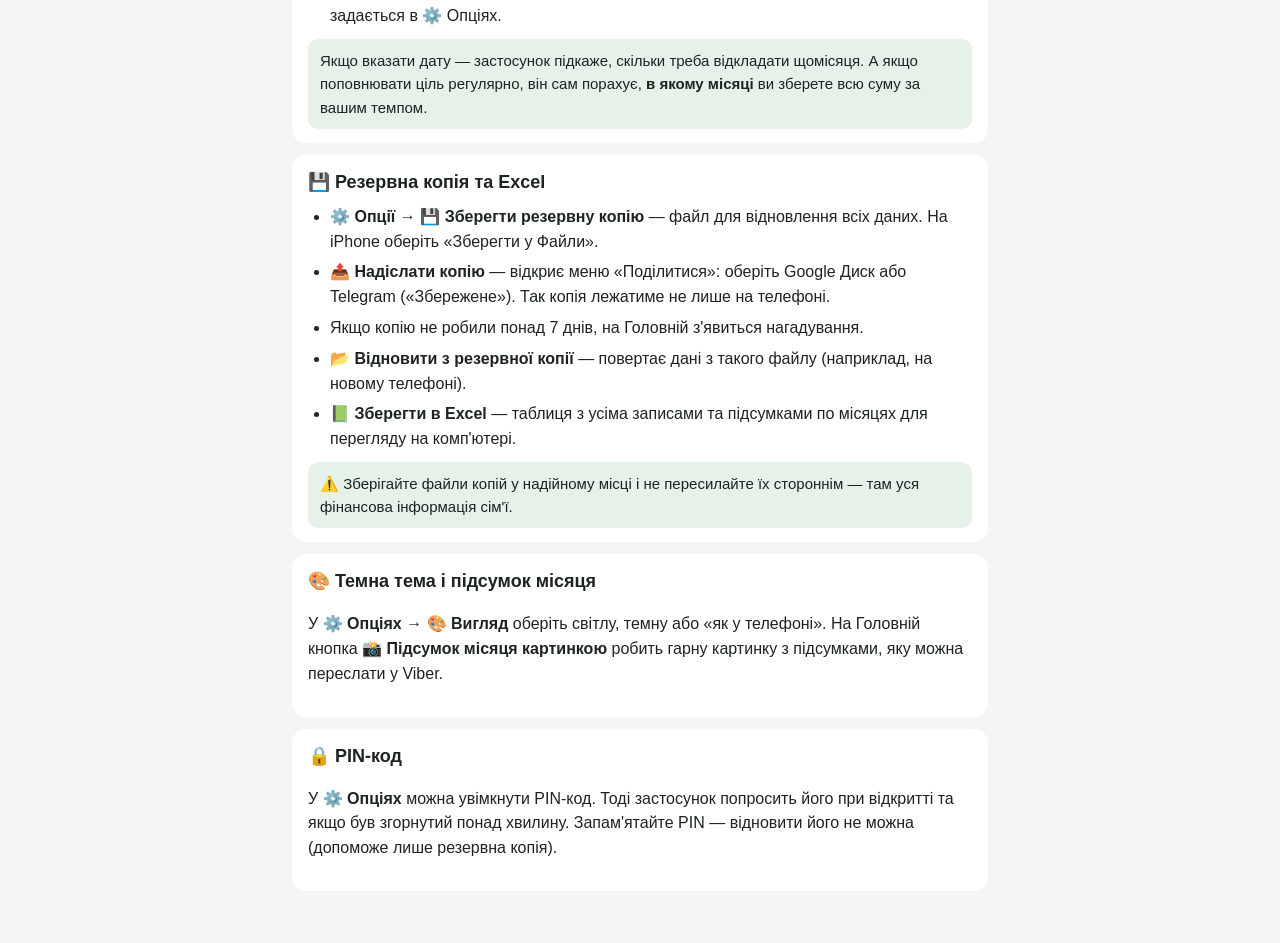
==== commit f1d48354: "Інструкція і README для нових функцій, кращий контраст темної теми Co-Authored-By: Claude Opus 5.5 <" ====
--- a/guide.html
+++ b/guide.html
@@ -40,7 +40,7 @@
 <section>
   <h2>🛡 Головне про безпеку</h2>
   <ul>
-    <li>Усі записи зберігаються <b>тільки на вашому телефоні</b>. Застосунок нічого не надсилає в інтернет.</li>
+    <li>Усі записи зберігаються <b>тільки на вашому телефоні</b>. Застосунок не надсилає їх в інтернет. Єдиний виняток — кнопка «Взяти курс НБУ»: тоді застосунок лише дізнається курс євро, ваші дані нікуди не йдуть.</li>
     <li>Немає реєстрації, паролів від акаунтів, реклами чи стеження.</li>
     <li>Якщо видалити застосунок або очистити дані браузера — записи зникнуть. Тому <b>раз на тиждень</b> робіть резервну копію (див. нижче).</li>
   </ul>
@@ -91,6 +91,44 @@
 </section>
 
 <section>
+  <h2>⚡ Ще швидше</h2>
+  <ul>
+    <li><b>Часті витрати.</b> Коли ви кілька разів внесли одне й те саме (напр. кава за 60 ₴), у «➕ Додати» з'явиться кнопка. Один дотик — і записано. Помилились — натисніть «Скасувати» у повідомленні знизу.</li>
+    <li><b>Калькулятор.</b> Під полем суми є кнопки <span class="k">+</span> <span class="k">−</span> <span class="k">×</span> <span class="k">÷</span>. Напр. два чеки: <i>412+87</i> — застосунок сам порахує 499 ₴.</li>
+    <li><b>↻ Повторити.</b> В «Останніх записах» біля кожного є кнопка ↻ — записати те саме ще раз сьогодні.</li>
+    <li><b>📷 Фото чека.</b> Можна прикріпити фото до запису. Воно зберігається лише на телефоні і в резервну копію не потрапляє.</li>
+  </ul>
+</section>
+
+<section>
+  <h2>🏦 Виписка з банку замість ручного вводу</h2>
+  <ol>
+    <li>У застосунку банку (monobank, Приват24 тощо) відкрийте картку → <b>«Виписка»</b>.</li>
+    <li>Оберіть період (напр. минулий тиждень) і формат <b>CSV</b> або <b>Excel</b>. Збережіть файл на телефон.</li>
+    <li>Тут: <b>⚙️ Опції → 🏦 Виписка з банку → Обрати файл</b> (або кнопка внизу «➕ Додати»).</li>
+    <li>Перевірте категорії і натисніть <b>Записати</b>.</li>
+  </ol>
+  <div class="tip">💡 Застосунок сам вимикає перекази між вашими картками і те, що ви вже внесли вручну. Він запам'ятовує, куди ви поклали «Сільпо» чи «WOG», і наступного разу зробить так само. Файл формату PDF не підійде — потрібен CSV або Excel.</div>
+</section>
+
+<section>
+  <h2>👫 Спільний бюджет на двох телефонах</h2>
+  <ol>
+    <li>На кожному телефоні: <b>⚙️ Опції → 👫 Спільний бюджет</b>, впишіть своє ім'я.</li>
+    <li>Натисніть <b>📤 Надіслати свої записи</b> і відправте файл іншому у Viber чи Telegram.</li>
+    <li>Той, хто отримав, відкриває застосунок → <b>📥 Прийняти записи</b> → обирає цей файл.</li>
+    <li>Потім те саме у зворотний бік.</li>
+  </ol>
+  <div class="tip">💡 Записи не дублюються, навіть якщо прийняти той самий файл двічі. Видалене на одному телефоні видалиться і на іншому. На Головній з'явиться «Хто скільки витратив».</div>
+</section>
+
+<section>
+  <h2>💼 Рахунки: картка, готівка, заначка</h2>
+  <p>У <b>⚙️ Опціях → 💼 Рахунки</b> натисніть «Вести облік по рахунках» і впишіть, скільки грошей зараз на кожному. Далі при записі витрати обирайте, звідки платили. На Головній видно, скільки грошей є зараз.</p>
+  <div class="tip">Зняли готівку з картки? Це не витрата. Натисніть на Головній <b>🔁 Переклати між рахунками</b>.</div>
+</section>
+
+<section>
   <h2>🚦 Що означають кольори</h2>
   <ul>
     <li><span class="dot" style="background:#d64545"></span><b>Червоний — критично.</b> Без цього ніяк: кредити, комуналка, навчання, ліки.</li>
@@ -171,6 +209,11 @@
 </section>
 
 <section>
+  <h2>🎨 Темна тема і підсумок місяця</h2>
+  <p>У <b>⚙️ Опціях → 🎨 Вигляд</b> оберіть світлу, темну або «як у телефоні». На Головній кнопка <b>📸 Підсумок місяця картинкою</b> робить гарну картинку з підсумками, яку можна переслати у Viber.</p>
+</section>
+
+<section>
   <h2>🔒 PIN-код</h2>
   <p>У <b>⚙️ Опціях</b> можна увімкнути PIN-код. Тоді застосунок попросить його при відкритті та якщо був згорнутий понад хвилину. Запам'ятайте PIN — відновити його не можна (допоможе лише резервна копія).</p>
 </section>
